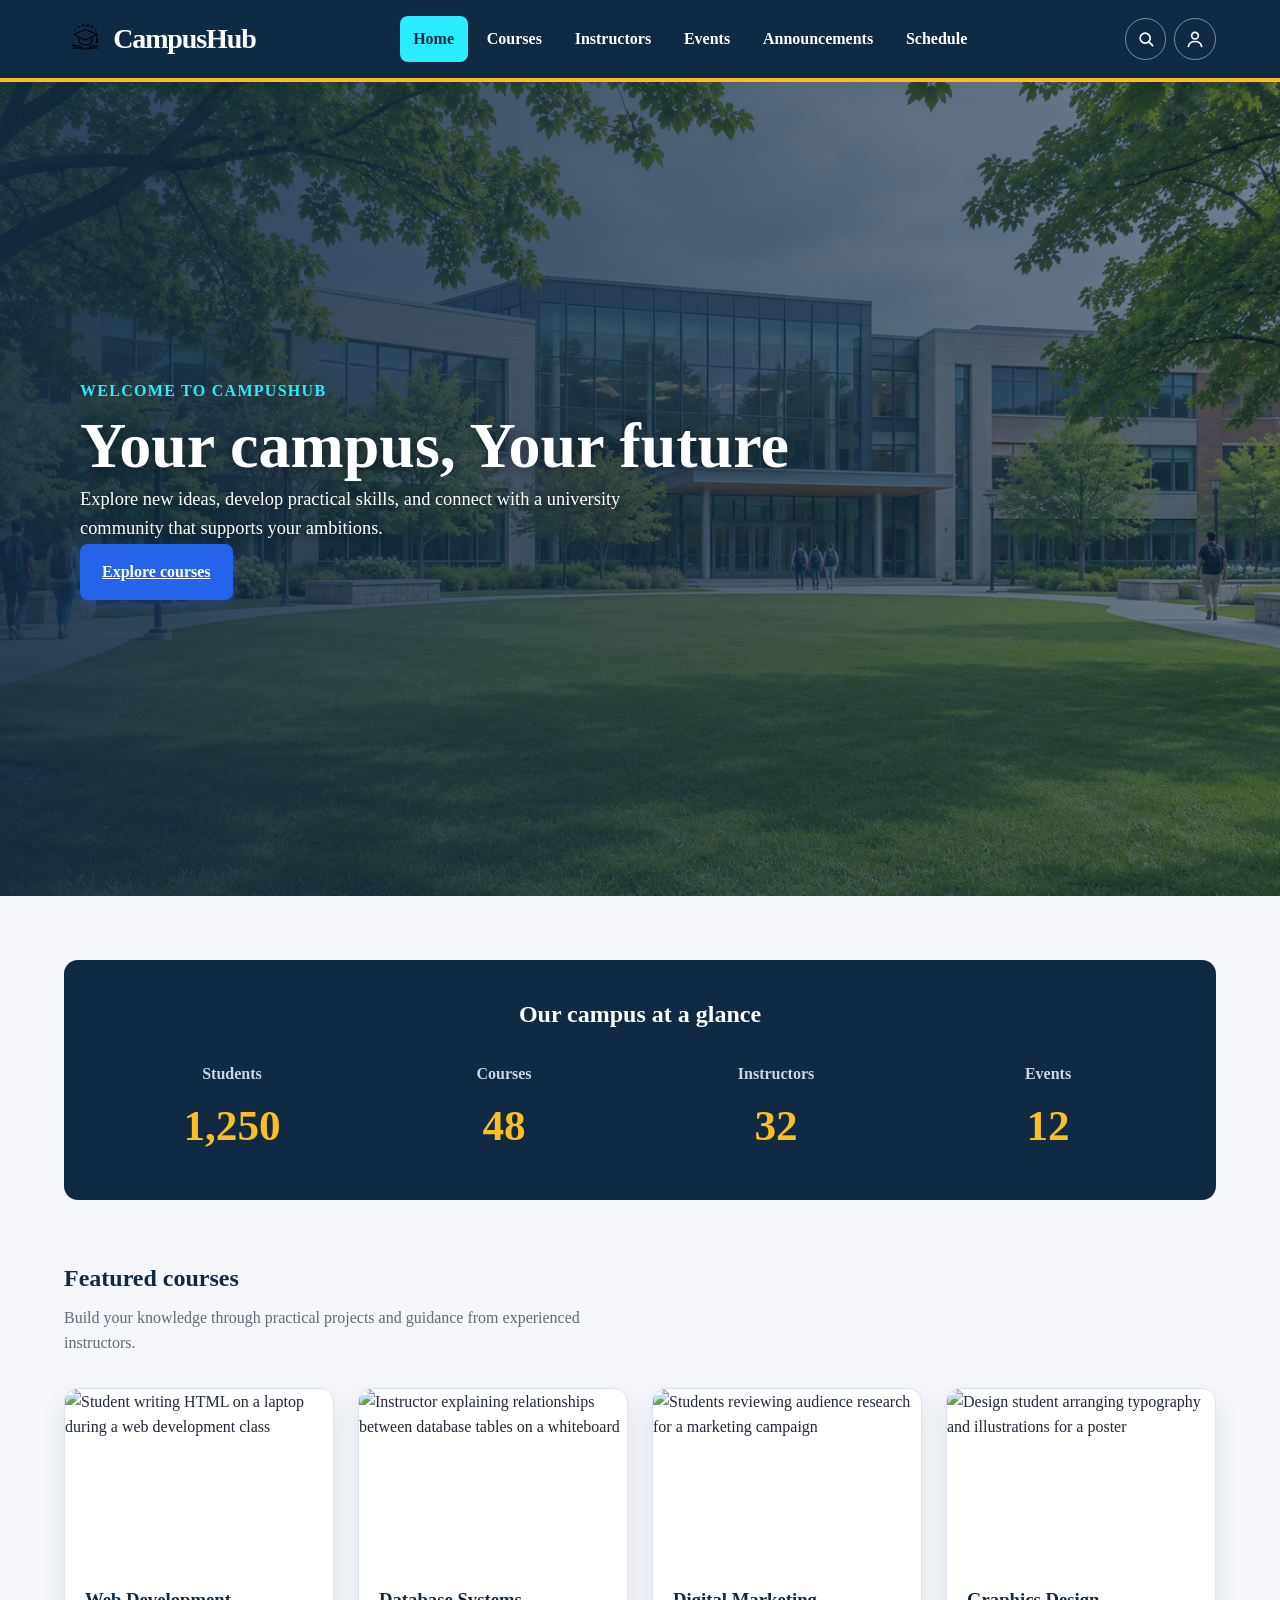
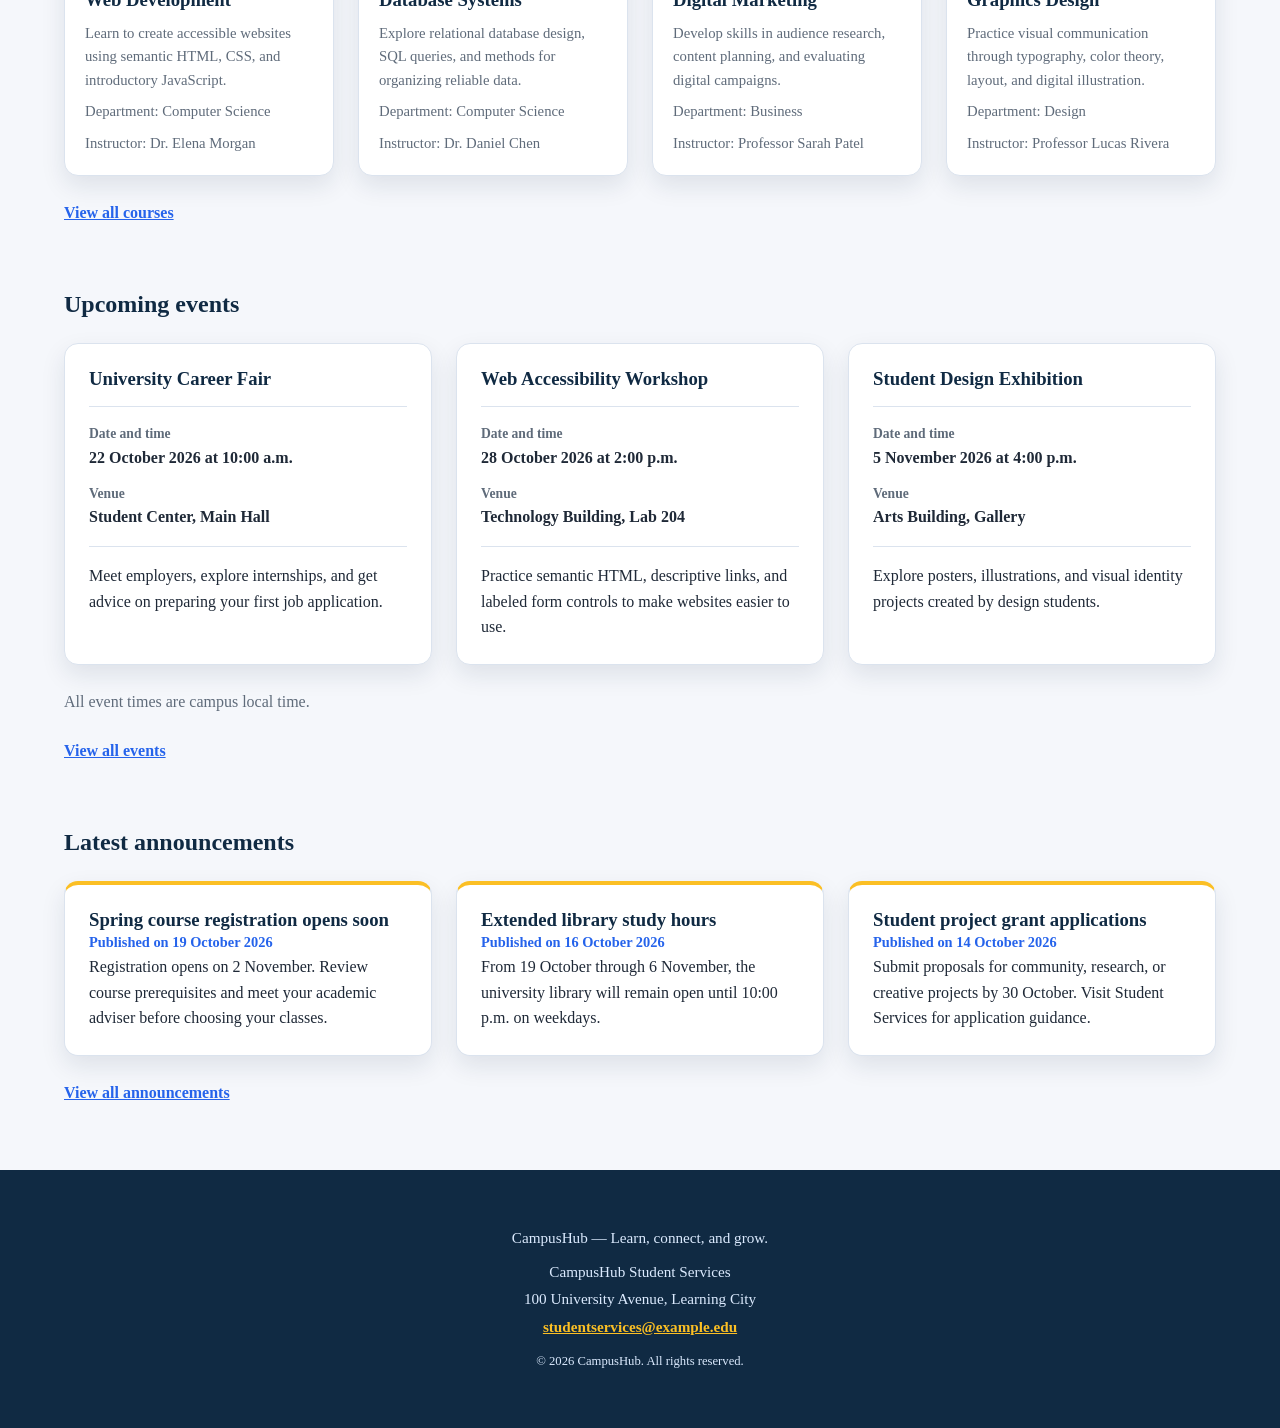
==== index.html @ cae0ba72 "initial commit" ====
<!DOCTYPE html>
<html lang="en">
<head>
  <meta charset="UTF-8">
  <meta name="viewport" content="width=device-width, initial-scale=1.0">
  <meta name="description" content="Explore CampusHub courses, upcoming university events, and campus announcements.">
  <title>CampusHub | University Portal</title>
  <link rel="stylesheet" href="style.css">
</head>
<body>
  <a class="skip-link" href="#main-content">Skip to main content</a>

  <header>
    <a href="index.html" class="brand">
      <img
        src="assets/logo/logo.svg"
        alt=""
      >
      <span>CampusHub</span>
    </a>

    <nav aria-label="Main navigation">
      <ul class="link">
        <li><a href="index.html" aria-current="page">Home</a></li>
        <li><a href="courses.html">Courses</a></li>
        <li><a href="instructors.html">Instructors</a></li>
        <li><a href="events.html">Events</a></li>
        <li><a href="announcements.html">Announcements</a></li>
        <li><a href="schedule.html">Schedule</a></li>
      </ul>
    </nav>

    <div class="header-actions" aria-label="Quick actions">
      <details class="search-panel">
        <summary class="icon-button" aria-label="Toggle CampusHub search" title="Search CampusHub">
          <svg viewBox="0 0 24 24" aria-hidden="true" focusable="false">
            <circle cx="11" cy="11" r="6"></circle>
            <path d="m16 16 4 4"></path>
          </svg>
        </summary>

        <form action="courses.html" method="get" role="search">
          <label class="visually-hidden" for="site-search">Search CampusHub</label>
          <input id="site-search" name="search" type="search" placeholder="Search courses" required>
          <button type="submit">Search</button>
        </form>
      </details>

      <button type="button" class="icon-button" aria-label="Open user account" title="Open user account">
        <svg viewBox="0 0 24 24" aria-hidden="true" focusable="false">
          <circle cx="12" cy="8" r="4"></circle>
          <path d="M4 21c.8-4 3.4-6 8-6s7.2 2 8 6"></path>
        </svg>
      </button>
    </div>
  </header>

  <main id="main-content">
    <section aria-labelledby="hero-heading">
      
      <p style="color: red; font-size: 25px;">Welcome to CampusHub</p>

      <h1 id="hero-heading">Your campus, Your future</h1>
      <p>
        Explore new ideas, develop practical skills, and connect with
        a university community that supports your ambitions.
      </p>
      <p><a href="courses.html" id="hero">Explore courses</a></p>
    </section>

    <section aria-labelledby="statistics-heading">
      <h2 id="statistics-heading">Our campus at a glance</h2>
      <dl>
        <dt>Students</dt>
        <dd>1,250</dd>

        <dt>Courses</dt>
        <dd>48</dd>

        <dt>Instructors</dt>
        <dd>32</dd>

        <dt>Events</dt>
        <dd>12</dd>
      </dl>
    </section>

    <section aria-labelledby="courses-heading">
      <h2 id="courses-heading">Featured courses</h2>
      <p>
        Build your knowledge through practical projects and
        guidance from experienced instructors.
      </p>

      <article>
        <img
          src="images/web-development.jpg"
          alt="Student writing HTML on a laptop during a web development class"
          width="400"
          height="240"
          loading="lazy"
        >
        <h3>Web Development</h3>
        <p>
          Learn to create accessible websites using semantic HTML,
          CSS, and introductory JavaScript.
        </p>
        <p>Department: Computer Science</p>
        <p>Instructor: Dr. Elena Morgan</p>
      </article>

      <article>
        <img
          src="images/database-systems.jpg"
          alt="Instructor explaining relationships between database tables on a whiteboard"
          width="400"
          height="240"
          loading="lazy"
        >
        <h3>Database Systems</h3>
        <p>
          Explore relational database design, SQL queries, and
          methods for organizing reliable data.
        </p>
        <p>Department: Computer Science</p>
        <p>Instructor: Dr. Daniel Chen</p>
      </article>

      <article>
        <img
          src="images/digital-marketing.jpg"
          alt="Students reviewing audience research for a marketing campaign"
          width="400"
          height="240"
          loading="lazy"
        >
        <h3>Digital Marketing</h3>
        <p>
          Develop skills in audience research, content planning,
          and evaluating digital campaigns.
        </p>
        <p>Department: Business</p>
        <p>Instructor: Professor Sarah Patel</p>
      </article>

      <article>
        <img
          src="images/graphics-design.jpg"
          alt="Design student arranging typography and illustrations for a poster"
          width="400"
          height="240"
          loading="lazy"
        >
        <h3>Graphics Design</h3>
        <p>
          Practice visual communication through typography,
          color theory, layout, and digital illustration.
        </p>
        <p>Department: Design</p>
        <p>Instructor: Professor Lucas Rivera</p>
      </article>

      <p><a href="courses.html">View all courses</a></p>
    </section>

    <section aria-labelledby="events-heading">
      <h2 id="events-heading">Upcoming events</h2>

      <article>
        <h3>University Career Fair</h3>
        <dl>
          <dt>Date and time</dt>
          <dd>
            <time datetime="2026-10-22T10:00">
              22 October 2026 at 10:00 a.m.
            </time>
          </dd>
          <dt>Venue</dt>
          <dd>Student Center, Main Hall</dd>
        </dl>
        <p>
          Meet employers, explore internships, and get advice on
          preparing your first job application.
        </p>
      </article>

      <article>
        <h3>Web Accessibility Workshop</h3>
        <dl>
          <dt>Date and time</dt>
          <dd>
            <time datetime="2026-10-28T14:00">
              28 October 2026 at 2:00 p.m.
            </time>
          </dd>
          <dt>Venue</dt>
          <dd>Technology Building, Lab 204</dd>
        </dl>
        <p>
          Practice semantic HTML, descriptive links, and labeled
          form controls to make websites easier to use.
        </p>
      </article>

      <article>
        <h3>Student Design Exhibition</h3>
        <dl>
          <dt>Date and time</dt>
          <dd>
            <time datetime="2026-11-05T16:00">
              5 November 2026 at 4:00 p.m.
            </time>
          </dd>
          <dt>Venue</dt>
          <dd>Arts Building, Gallery</dd>
        </dl>
        <p>
          Explore posters, illustrations, and visual identity
          projects created by design students.
        </p>
      </article>

      <p>All event times are campus local time.</p>
      <p><a href="events.html">View all events</a></p>
    </section>

    <section aria-labelledby="announcements-heading">
      <h2 id="announcements-heading">Latest announcements</h2>

      <article>
        <h3>Spring course registration opens soon</h3>
        <p>
          Published on
          <time datetime="2026-10-19">19 October 2026</time>
        </p>
        <p>
          Registration opens on 2 November. Review course
          prerequisites and meet your academic adviser before
          choosing your classes.
        </p>
      </article>

      <article>
        <h3>Extended library study hours</h3>
        <p>
          Published on
          <time datetime="2026-10-16">16 October 2026</time>
        </p>
        <p>
          From 19 October through 6 November, the university library
          will remain open until 10:00 p.m. on weekdays.
        </p>
      </article>

      <article>
        <h3>Student project grant applications</h3>
        <p>
          Published on
          <time datetime="2026-10-14">14 October 2026</time>
        </p>
        <p>
          Submit proposals for community, research, or creative
          projects by 30 October. Visit Student Services for
          application guidance.
        </p>
      </article>

      <p><a href="announcements.html">View all announcements</a></p>
    </section>
  </main>

  <footer>
    <p>CampusHub — Learn, connect, and grow.</p>
    <address>
      CampusHub Student Services<br>
      100 University Avenue, Learning City<br>
      <a href="mailto:studentservices@example.edu">
        studentservices@example.edu
      </a>
    </address>
    <p><small>&copy; 2026 CampusHub. All rights reserved.</small></p>
  </footer>
</body>
</html>
---- style.css ----
/* ---------- Design tokens and box model ---------- */
:root {
  --navy: #102a43;
  --blue: #2563eb;
  --blue-dark: #1d4ed8;
  --lightblue: #2aecfe;
  --gold: #fbbf24;
  --ink: #1f2937;
  --muted: #5f6b7a;
  --surface: #ffffff;
  --page: #f5f7fb;
  --line: #dbe3ee;
  --radius: 14px;
  --shadow: 0 10px 25px rgba(16, 42, 67, 0.1);
}

* {
  box-sizing: border-box;
  padding: 0;
  margin: 0;
}

body {
  background: var(--page);
  color: var(--ink);
  line-height: 1.6;
}

.skip-link {
  position: absolute;
  z-index: 10;
  top: 0;
  left: 0;
  padding: 0.65rem 1rem;
  color: var(--navy);
  background: #ffffff;
  transform: translateY(-120%);
}

.skip-link:focus {
  transform: translateY(0);
}

/* ---------- Shared header and navigation ---------- */
body > header {
  display: flex;
  align-items: center;
  justify-content: space-between;
  gap: 2rem;
  padding: 1rem max(5vw, 2rem);
  background: var(--navy);
  border-bottom: 4px solid var(--gold);
}

body > header > a {
  color: #ffffff;
  font-size: 1.75rem;
  font-weight: 800;
  letter-spacing: -0.04em;
  text-decoration: none;
}

body > header > .brand {
  display: inline-flex;
  align-items: center;
  gap: 0.45rem;
  color: #ffffff;
  font-size: 1.75rem;
  font-weight: 800;
  letter-spacing: -0.04em;
  text-decoration: none;
}

body > header > .brand img {
  width: 42px;
  height: 42px;
  object-fit: contain;
}

body > header > a img {
  display: block;
  width: 42px;
  max-width: 100%;
  height: auto;
}

body > header nav .link {
  display: flex;
  flex-wrap: wrap;
  justify-content: flex-end;
  gap: 0.35rem;
  margin: 0;
  padding: 0;
  list-style: none;
}

body > header nav .link a {
  display: block;
  padding: 0.65rem 0.85rem;
  color: #ffffff;
  font-size: 1rem;
  font-weight: 600;
  border-radius: 8px;
  text-decoration: none;
}

body > header nav .link a:hover,
body > header nav .link a:focus-visible,
body > header nav .link a[aria-current="page"] {
  color: var(--navy);
  background: var(--lightblue);
  outline: none;
}

/* Header search and account icon buttons */
.header-actions {
  display: flex;
  align-items: center;
  gap: 0.5rem;
}

.search-panel {
  display: flex;
  align-items: center;
}

.search-panel summary {
  list-style: none;
}

.search-panel summary::-webkit-details-marker {
  display: none;
}

/* When open, the search icon becomes a close control. */
.search-panel[open] summary svg {
  display: none;
}

.search-panel[open] summary::before {
  content: "×";
  font-size: 1.8rem;
  font-weight: 300;
  line-height: 1;
}

.icon-button {
  display: grid;
  width: 2.6rem;
  height: 2.6rem;
  padding: 0;
  color: #ffffff;
  background: transparent;
  border: 1px solid rgba(255, 255, 255, 0.45);
  border-radius: 50%;
  cursor: pointer;
  place-items: center;
}

.icon-button svg {
  width: 1.25rem;
  height: 1.25rem;
  fill: none;
  stroke: currentColor;
  stroke-linecap: round;
  stroke-linejoin: round;
  stroke-width: 2;
}

.icon-button:hover,
.icon-button:focus-visible {
  color: var(--navy);
  background: var(--lightblue);
  border-color: var(--lightblue);
  outline: 3px solid rgba(50, 238, 255, 0.55);
  outline-offset: 3px;
}

/* The native details element expands an in-header search box without JavaScript. */
.search-panel form {
  display: flex;
  gap: 0.5rem;
  width: min(19rem, 42vw);
  margin-left: 0.5rem;
  padding: 0.35rem;
  background: rgba(255, 255, 255, 0.12);
  border: 1px solid rgba(255, 255, 255, 0.45);
  border-radius: 8px;
}

.search-panel input {
  min-width: 0;
  flex: 1;
  padding: 0.6rem 0.75rem;
  color: var(--ink);
  font: inherit;
  border: 1px solid var(--line);
  border-radius: 6px;
}

.search-panel form button {
  padding: 0.6rem 0.8rem;
  color: #ffffff;
  font: inherit;
  font-weight: 700;
  background: var(--blue);
  border: 0;
  border-radius: 6px;
  cursor: pointer;
}

.search-panel input:focus-visible,
.search-panel form button:focus-visible {
  outline: 3px solid rgba(244, 185, 66, 0.75);
  outline-offset: 2px;
}

.visually-hidden {
  position: absolute;
  width: 1px;
  height: 1px;
  padding: 0;
  margin: -1px;
  overflow: hidden;
  clip: rect(0, 0, 0, 0);
  white-space: nowrap;
  border: 0;
}

/* ---------- Main page width and shared heading styles ---------- */
#main-content {
  max-width: 1200px;
  margin: 0 auto;
  padding: 0 1.5rem 4rem;
}

#main-content > section {
  margin-top: 4rem;
}

#main-content h1,
#main-content h2,
#main-content h3 {
  color: var(--navy);
  line-height: 1.2;
}

#main-content p {
  color: var(--ink);
  font-size: 1rem;
}

/* ---------- Hero ---------- */
#main-content > section[aria-labelledby="hero-heading"] {
  display: flex;
  flex-direction: column;
  justify-content: center;
  width: 100vw;
  min-height: calc(100vh - 86px);
  margin-top: 0;
  margin-left: calc(50% - 50vw);
  padding: 5rem;
  background:
    linear-gradient(90deg, rgba(16, 42, 67, 0.88), rgba(16, 42, 67, 0.58)),
    url("assets/images/courses/campus-hero.png") center / cover no-repeat;
}

#main-content > section[aria-labelledby="hero-heading"] > p:first-child {
  margin: 0;
  color: var(--lightblue) !important;
  font-size: 1rem !important;
  font-weight: 800;
  letter-spacing: 0.08em;
  text-transform: uppercase;
}

#hero-heading {
  margin: 0.25rem 0 0;
  color: #ffffff !important;
  font-size: clamp(2.5rem, 5vw, 4.5rem);
  text-shadow: 0 2px 12px rgba(0, 0, 0, 0.45);
}

#hero-heading + p {
  max-width: 60ch;
  margin: 0;
  color: #ffffff !important;
  font-size: 1.15rem;
  text-shadow: 0 2px 8px rgba(0, 0, 0, 0.45);
}

#hero {
  display: inline-block;
  padding: 0.85rem 1.25rem;
  color: #ffffff;
  background: var(--blue);
  font-size: 1rem;
  font-weight: 700;
  border: 2px solid var(--blue);
  border-radius: 8px;
  box-shadow: 0 6px 14px rgba(37, 99, 235, 0.24);
}

#hero:hover,
#hero:focus-visible {
  background: var(--blue-dark);
  border-color: var(--blue-dark);
  outline: 3px solid rgba(244, 185, 66, 0.75);
  outline-offset: 3px;
}

/* ---------- Campus statistics ---------- */
#main-content > section[aria-labelledby="statistics-heading"] {
  padding: 2.5rem;
  background: var(--navy);
  border-radius: var(--radius);
}

#statistics-heading {
  margin-top: 0;
  color: #ffffff !important;
  text-align: center;
}

#main-content > section[aria-labelledby="statistics-heading"] dl {
  display: grid;
  grid-auto-flow: column;
  grid-template-rows: auto auto;
  grid-auto-columns: 1fr;
  gap: 0.25rem 1rem;
  margin: 2rem 0 0;
  text-align: center;
}

#main-content > section[aria-labelledby="statistics-heading"] dt {
  color: #cbd5e1;
  font-weight: 600;
}

#main-content > section[aria-labelledby="statistics-heading"] dd {
  margin: 0;
  color: var(--gold);
  font-size: clamp(1.8rem, 4vw, 2.7rem);
  font-weight: 800;
}

/* ---------- Featured course cards ---------- */
#main-content > section[aria-labelledby="courses-heading"] {
  display: grid;
  grid-template-columns: repeat(4, minmax(0, 1fr));
  gap: 1.5rem;
}

#courses-heading,
#courses-heading + p,
#main-content > section[aria-labelledby="courses-heading"] > p:last-child {
  grid-column: 1 / -1;
}

#courses-heading {
  margin: 0;
}

#courses-heading + p {
  margin: -0.75rem 0 0.5rem;
  color: var(--muted);
  max-width: 65ch;
}

#main-content > section[aria-labelledby="courses-heading"] article,
#main-content > section[aria-labelledby="events-heading"] article,
#main-content > section[aria-labelledby="announcements-heading"] article {
  overflow: hidden;
  background: var(--surface);
  border: 1px solid var(--line);
  border-radius: var(--radius);
  box-shadow: var(--shadow);
}

#main-content > section[aria-labelledby="courses-heading"] article {
  padding-bottom: 1.25rem;
}

#main-content > section[aria-labelledby="courses-heading"] article img {
  display: block;
  width: 100%;
  height: 180px;
  object-fit: cover;
}

#main-content > section[aria-labelledby="courses-heading"] article h3,
#main-content > section[aria-labelledby="courses-heading"] article p {
  margin-right: 1.25rem;
  margin-left: 1.25rem;
}

#main-content > section[aria-labelledby="courses-heading"] article h3 {
  margin-top: 1.25rem;
  margin-bottom: 0.65rem;
}

#main-content > section[aria-labelledby="courses-heading"] article p {
  margin-top: 0.5rem;
  color: var(--muted);
  font-size: 0.92rem;
}

#main-content > section[aria-labelledby="courses-heading"] > p:last-child a,
#main-content > section[aria-labelledby="events-heading"] > p:last-child a,
#main-content > section[aria-labelledby="announcements-heading"] > p:last-child a {
  color: var(--blue);
  font-size: 1rem;
  font-weight: 700;
}

/* ---------- Upcoming events ---------- */
#main-content > section[aria-labelledby="events-heading"],
#main-content > section[aria-labelledby="announcements-heading"] {
  display: grid;
  grid-template-columns: repeat(3, minmax(0, 1fr));
  gap: 1.5rem;
}

#events-heading,
#announcements-heading,
#main-content > section[aria-labelledby="events-heading"] > p,
#main-content > section[aria-labelledby="announcements-heading"] > p:last-child {
  grid-column: 1 / -1;
}

#events-heading,
#announcements-heading {
  margin: 0;
}

#main-content > section[aria-labelledby="events-heading"] article,
#main-content > section[aria-labelledby="announcements-heading"] article {
  padding: 1.5rem;
}

#main-content > section[aria-labelledby="events-heading"] article h3,
#main-content > section[aria-labelledby="announcements-heading"] article h3 {
  margin-top: 0;
}

#main-content > section[aria-labelledby="events-heading"] dl {
  margin: 1rem 0;
  padding: 1rem 0;
  border-top: 1px solid var(--line);
  border-bottom: 1px solid var(--line);
}

#main-content > section[aria-labelledby="events-heading"] dt {
  color: var(--muted);
  font-size: 0.85rem;
  font-weight: 700;
}

#main-content > section[aria-labelledby="events-heading"] dd {
  margin: 0 0 0.75rem;
  font-weight: 600;
}

#main-content > section[aria-labelledby="events-heading"] dd:last-child {
  margin-bottom: 0;
}

#main-content > section[aria-labelledby="events-heading"] > p {
  margin: 0;
  color: var(--muted);
}

/* ---------- Latest announcements ---------- */
#main-content > section[aria-labelledby="announcements-heading"] article {
  border-top: 4px solid var(--gold);
}

#main-content > section[aria-labelledby="announcements-heading"] article p:first-of-type {
  color: var(--blue);
  font-size: 0.9rem;
  font-weight: 700;
}

/* ---------- Shared footer ---------- */
footer {
  padding: 3rem max(5vw, 2rem);
  color: #dbeafe;
  background: var(--navy);
  text-align: center;
}

footer p,
footer address {
  margin: 0.5rem auto;
  color: #dbeafe;
  font-size: 0.95rem;
}

footer address {
  font-style: normal;
  line-height: 1.8;
}

footer a {
  color: var(--gold);
  font-size: inherit;
  font-weight: 700;
}

footer a:hover,
footer a:focus-visible {
  color: #ffffff;
}

/* ---------- Courses page ---------- */
#main-content > .courses-hero {
  display: flex;
  flex-direction: column;
  align-items: center;
  justify-content: center;
  width: 100vw;
  height: 400px;
  margin-left: calc(50% - 50vw);
  padding: max(5vw, 2rem);
  color: #ffffff;
  text-align: center;
  background:
    linear-gradient(90deg, rgba(16, 42, 67, 0.9), rgba(16, 42, 67, 0.46)),
    url("assets/images/courses/campus-hero.png") center / cover no-repeat;
}

#main-content > .courses-hero h1 {
  max-width: 18ch;
  margin-bottom: 0.75rem;
  font-size: clamp(2.2rem, 5vw, 4rem);
  line-height: 1.1;
  color: #dbeafe;
}

#main-content > .courses-hero p {
  max-width: 100ch;
  margin: 0;
  color: #dbeafe;
  font-size: 1.1rem;
}

#main-content > section[aria-labelledby="filters-heading"] {
  width: 100vw;
  max-width: none;
  margin: 0 calc(50% - 50vw) 2rem;
  padding: 1.5rem max(5vw, 2rem);
  background: var(--page);
}

#filters-heading {
  margin-bottom: 0.35rem;
}

#main-content > section[aria-labelledby="filters-heading"] form {
  display: flex;
  flex-wrap: wrap;
  gap: 1rem;
  align-items: end;
}

#main-content > section[aria-labelledby="filters-heading"] form > p {
  flex: 1 1 220px;
  margin: 0;
}

.course-search-field {
  position: relative;
}

.course-search-field::before {
  position: absolute;
  z-index: 1;
  top: 50%;
  left: 0.9rem;
  color: var(--muted);
  content: "⌕";
  font-size: 1.6rem;
  line-height: 1;
  pointer-events: none;
  transform: translateY(-50%);
}

#main-content > section[aria-labelledby="filters-heading"] label {
  display: block;
  margin-bottom: 0.4rem;
  color: var(--navy);
  font-weight: 700;
}

#course-search,
#department,
#level {
  width: 100%;
  min-height: 2.85rem;
  padding: 0.7rem 0.8rem;
  color: var(--ink);
  font: inherit;
  background: var(--page);
  border: 1px solid var(--line);
  border-radius: 8px;
}

#course-search {
  padding-left: 2.75rem;
}

#course-search:focus-visible,
#department:focus-visible,
#level:focus-visible {
  outline: 3px solid color-mix(in srgb, var(--lightblue) 65%, transparent);
  outline-offset: 2px;
}

#main-content > nav[aria-label="Course categories"] {
  max-width: 1180px;
  margin: 2rem auto;
  padding: 0 max(5vw, 2rem);
}

#main-content > nav[aria-label="Course categories"] h2 {
  margin-bottom: 0.85rem;
}

#main-content > nav[aria-label="Course categories"] ul {
  display: flex;
  flex-wrap: wrap;
  justify-content: center;
  gap: 0.65rem;
  padding: 0;
  list-style: none;
}

#main-content > nav[aria-label="Course categories"] a {
  display: block;
  padding: 0.55rem 0.9rem;
  color: var(--blue-dark);
  font-weight: 700;
  text-decoration: none;
  background: var(--surface);
  border: 1px solid var(--blue);
  border-radius: 999px;
}

#main-content > nav[aria-label="Course categories"] a:hover,
#main-content > nav[aria-label="Course categories"] a:focus-visible {
  color: #ffffff;
  background: var(--blue);
  outline: none;
}

#course-catalog {
  display: flex;
  flex-wrap: wrap;
  gap: 1.25rem;
  max-width: 1180px;
  margin: 2rem auto 4rem;
  padding: 0 max(5vw, 2rem);
}

#course-catalog > h2 {
  flex: 0 0 100%;
  max-width: 100%;
  margin-bottom: 0.4rem;
}

#course-catalog > h2 + p {
  flex: 0 0 100%;
  max-width: 100%;
  margin-bottom: 2rem;
  color: var(--muted);
}

#course-catalog > section {
  display: contents;
}

#course-catalog > section > h3 {
  position: absolute;
  width: 1px;
  height: 1px;
  padding: 0;
  margin: -1px;
  overflow: hidden;
  clip: rect(0, 0, 0, 0);
  white-space: nowrap;
  border: 0;
}

#course-catalog > section > article {
  display: flex;
  flex: 0 0 calc((100% - 2.5rem) / 3);
  flex-direction: column;
  max-width: calc((100% - 2.5rem) / 3);
  overflow: hidden;
  background: var(--surface);
  border: 1px solid var(--line);
  border-radius: var(--radius);
  box-shadow: var(--shadow);
}

#course-catalog article img {
  width: 100%;
  height: 160px;
  object-fit: cover;
  background: #dbeafe;
}

#course-catalog article h4,
#course-catalog article dl,
#course-catalog article > p,
#course-catalog article details {
  margin-right: 1.15rem;
  margin-left: 1.15rem;
}

#course-catalog article h4 {
  margin-top: 1.15rem;
  color: var(--navy);
  font-size: 1.2rem;
}

#course-catalog article dl {
  display: grid;
  grid-template-columns: auto 1fr;
  gap: 0.25rem 0.6rem;
  margin-top: 0.85rem;
}

#course-catalog article dt {
  color: var(--muted);
  font-weight: 700;
}

#course-catalog article dd {
  margin: 0;
}

#course-catalog article > p {
  margin-top: 1.15rem;
  margin-bottom: 1rem;
}

#course-catalog article > p a {
  display: inline-block;
  padding: 0.55rem 0.8rem;
  color: #ffffff;
  font-weight: 700;
  text-decoration: none;
  background: var(--blue);
  border-radius: 8px;
}

#course-catalog article > p a:hover,
#course-catalog article > p a:focus-visible {
  background: var(--blue-dark);
  outline: 3px solid color-mix(in srgb, var(--lightblue) 65%, transparent);
  outline-offset: 2px;
}

#course-catalog article details {
  margin-top: auto;
  margin-bottom: 1.15rem;
  padding-top: 0.85rem;
  border-top: 1px solid var(--line);
}

#course-catalog article summary {
  color: var(--blue-dark);
  font-weight: 700;
  cursor: pointer;
}

#course-catalog article details p {
  margin-top: 0.7rem;
  color: var(--muted);
  font-size: 0.95rem;
}

@media (max-width: 850px) {
  #course-catalog > section > article {
    flex-basis: calc((100% - 1.25rem) / 2);
    max-width: calc((100% - 1.25rem) / 2);
  }
}

@media (max-width: 560px) {
  #main-content > .courses-hero {
    height: 320px;
  }

  #course-catalog > section > article {
    flex-basis: 100%;
    max-width: 100%;
  }
}

/* ---------- Responsive layouts ---------- */
@media (max-width: 1000px) {
  #main-content > section[aria-labelledby="courses-heading"] {
    grid-template-columns: repeat(2, minmax(0, 1fr));
  }
}

@media (max-width: 760px) {
  body > header {
    flex-direction: column;
    align-items: flex-start;
  }

  body > header nav .link {
    justify-content: flex-start;
  }

  .header-actions {
    align-self: flex-end;
  }

  .search-panel form {
    width: min(19rem, 58vw);
  }

  #main-content > section[aria-labelledby="hero-heading"] {
    min-height: 400px;
    padding: 3rem;
  }

  #main-content > section[aria-labelledby="events-heading"],
  #main-content > section[aria-labelledby="announcements-heading"] {
    grid-template-columns: 1fr;
  }
}

@media (max-width: 560px) {
  #main-content {
    padding-right: 1rem;
    padding-left: 1rem;
  }

  body > header {
    padding-right: 1rem;
    padding-left: 1rem;
  }

  #main-content > section[aria-labelledby="statistics-heading"] {
    padding: 1.5rem 1rem;
  }

  #main-content > section[aria-labelledby="statistics-heading"] dl {
    grid-auto-flow: row;
    grid-template-columns: repeat(2, 1fr);
    grid-template-rows: none;
  }

  #main-content > section[aria-labelledby="courses-heading"] {
    grid-template-columns: 1fr;
  }

  body > header nav .link {
    gap: 0.2rem;
  }

  body > header nav .link a {
    padding: 0.5rem 0.6rem;
    font-size: 0.9rem;
  }
}
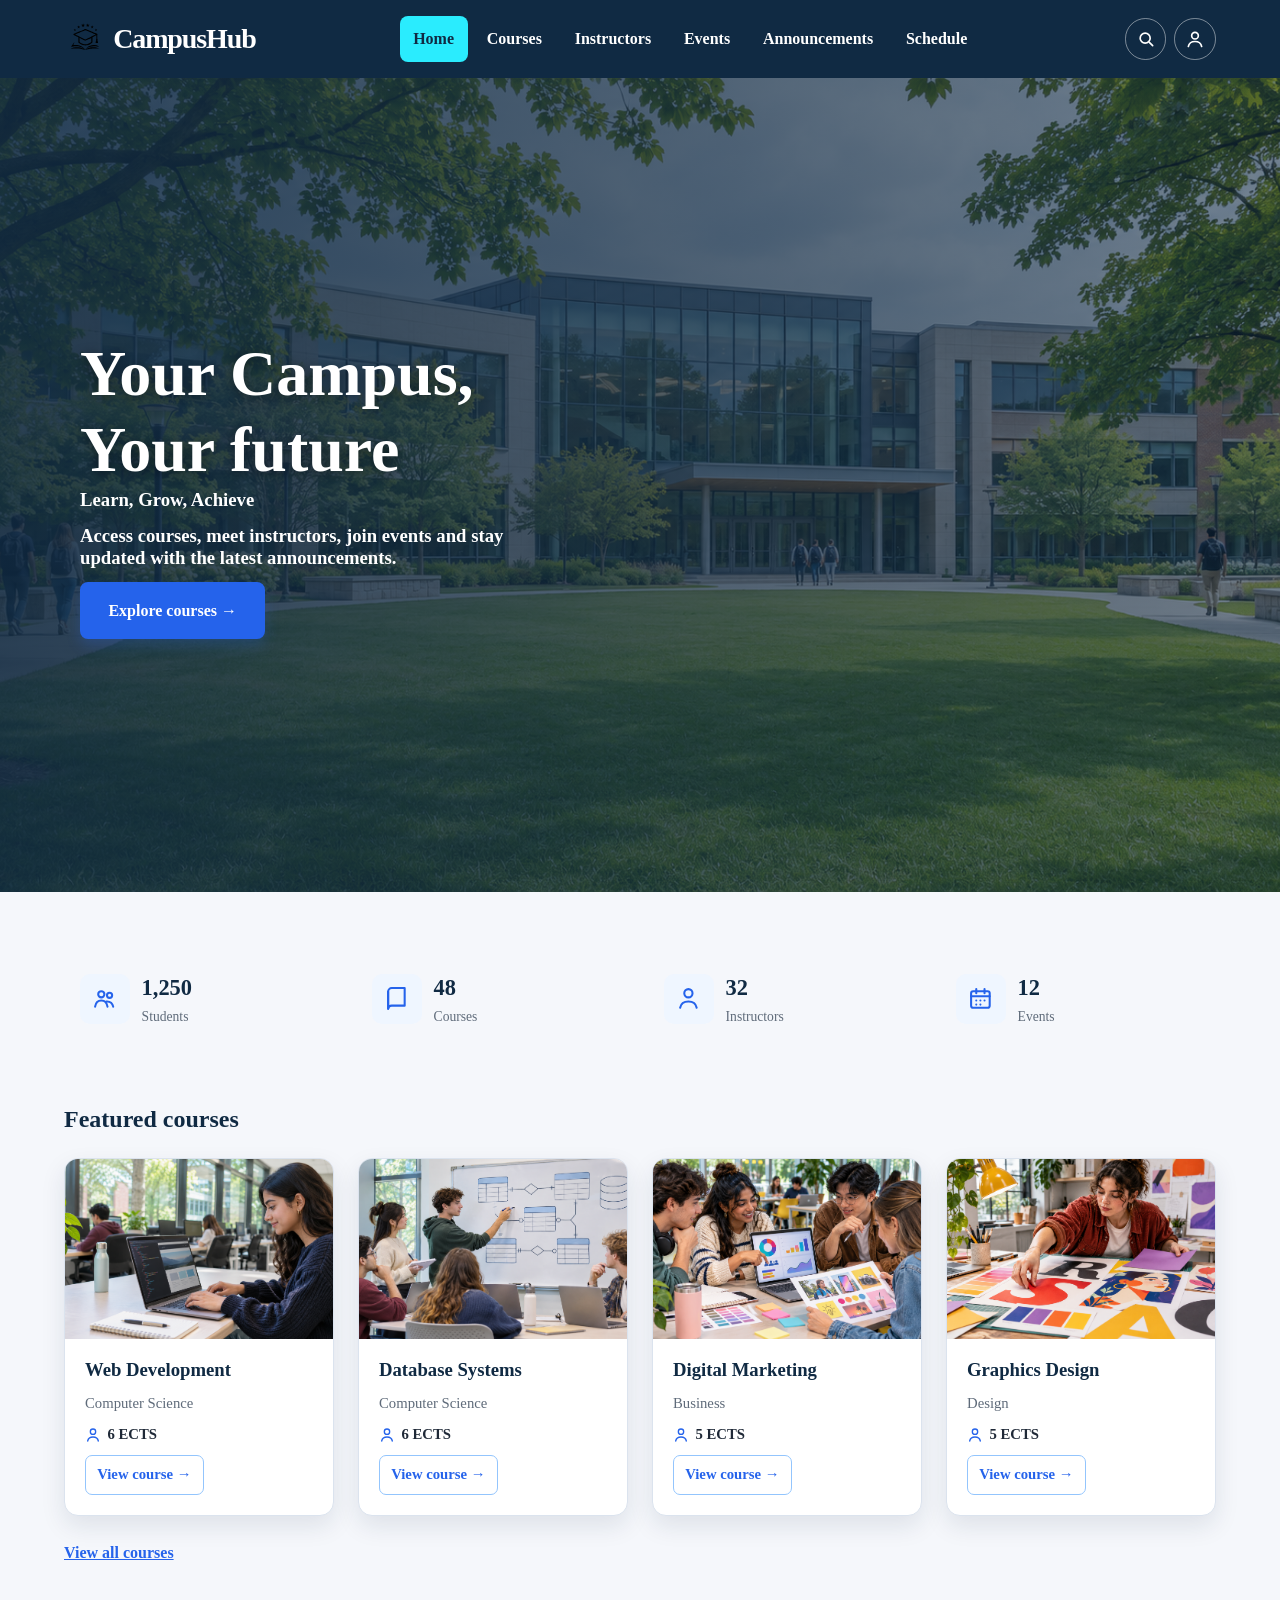
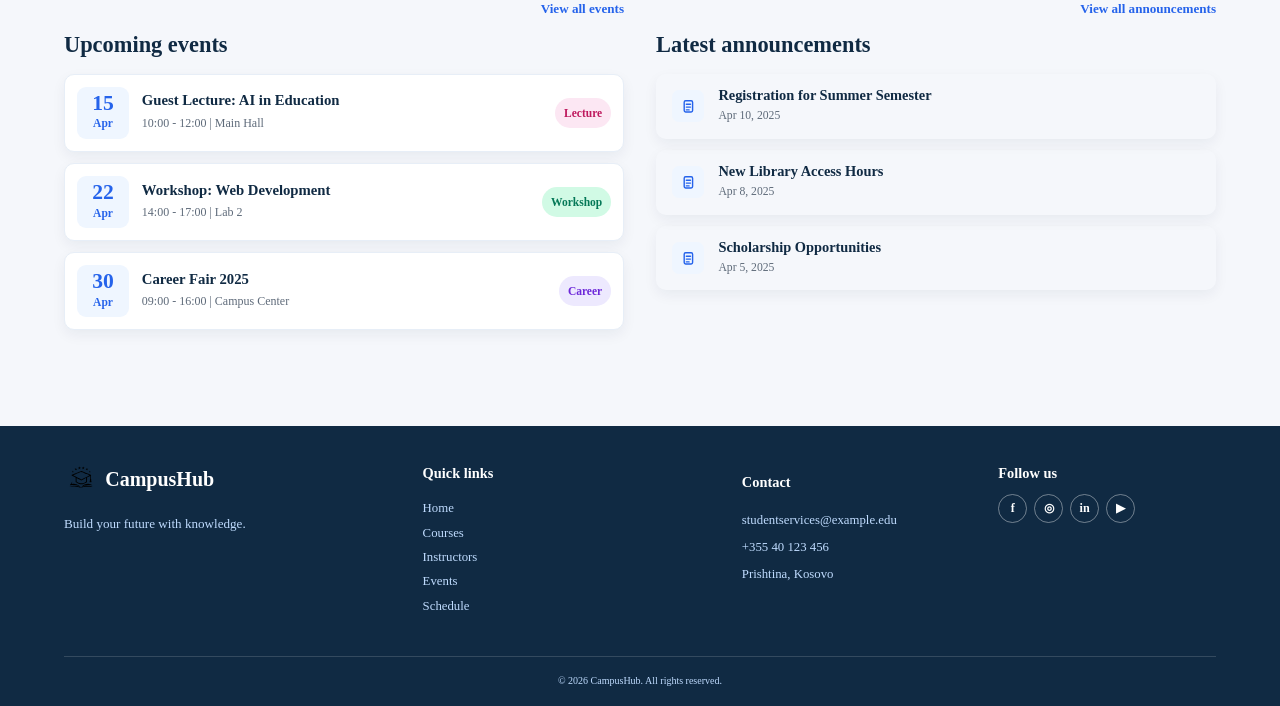
==== commit 331e79ed: "home, about done" ====
--- a/index.html
+++ b/index.html
@@ -58,181 +58,146 @@
   <main id="main-content">
     <section aria-labelledby="hero-heading">
       
-      <p style="color: red; font-size: 25px;">Welcome to CampusHub</p>
-
-      <h1 id="hero-heading">Your campus, Your future</h1>
-      <p>
-        Explore new ideas, develop practical skills, and connect with
-        a university community that supports your ambitions.
-      </p>
-      <p><a href="courses.html" id="hero">Explore courses</a></p>
-    </section>
-
-    <section aria-labelledby="statistics-heading">
-      <h2 id="statistics-heading">Our campus at a glance</h2>
-      <dl>
-        <dt>Students</dt>
-        <dd>1,250</dd>
-
-        <dt>Courses</dt>
-        <dd>48</dd>
-
-        <dt>Instructors</dt>
-        <dd>32</dd>
-
-        <dt>Events</dt>
-        <dd>12</dd>
+
+      <h1 id="hero-heading">Your Campus, Your future</h1>
+
+      <h3 class="hero-h3">Learn, Grow, Achieve</h3>
+      <h3 class="hero-h3-1">
+        Access courses, meet instructors, join events and stay updated with the latest announcements.
+      </h3>
+      <p><a href="courses.html" id="hero">Explore courses &rarr;</a></p>
+    </section>
+
+    <section class="campus-statistics" aria-label="Campus statistics">
+      <dl class="statistics-list">
+        <div class="statistic-item">
+          <span class="statistic-icon" aria-hidden="true">
+            <svg viewBox="0 0 24 24"><circle cx="9" cy="8" r="3"></circle><circle cx="17" cy="9" r="2.5"></circle><path d="M3 20c.6-4 2.7-6 6-6s5.4 2 6 6"></path><path d="M14 15c3.8-.2 5.8 1.6 6.5 5"></path></svg>
+          </span>
+          <dt>Students</dt>
+          <dd>1,250</dd>
+        </div>
+
+        <div class="statistic-item">
+          <span class="statistic-icon" aria-hidden="true">
+            <svg viewBox="0 0 24 24"><path d="M4 5.5A3.5 3.5 0 0 1 7.5 2H20v17H7.5A3.5 3.5 0 0 0 4 22z"></path><path d="M4 5.5V22"></path></svg>
+          </span>
+          <dt>Courses</dt>
+          <dd>48</dd>
+        </div>
+
+        <div class="statistic-item">
+          <span class="statistic-icon" aria-hidden="true">
+            <svg viewBox="0 0 24 24"><circle cx="12" cy="7" r="4"></circle><path d="M4 21c.8-4 3.4-6 8-6s7.2 2 8 6"></path></svg>
+          </span>
+          <dt>Instructors</dt>
+          <dd>32</dd>
+        </div>
+
+        <div class="statistic-item">
+          <span class="statistic-icon" aria-hidden="true">
+            <svg viewBox="0 0 24 24"><rect x="3" y="5" width="18" height="16" rx="2"></rect><path d="M8 3v4M16 3v4M3 10h18"></path><path d="M8 14h.01M12 14h.01M16 14h.01M8 18h.01M12 18h.01"></path></svg>
+          </span>
+          <dt>Events</dt>
+          <dd>12</dd>
+        </div>
       </dl>
     </section>
 
     <section aria-labelledby="courses-heading">
       <h2 id="courses-heading">Featured courses</h2>
-      <p>
-        Build your knowledge through practical projects and
-        guidance from experienced instructors.
-      </p>
-
-      <article>
-        <img
-          src="images/web-development.jpg"
+
+      <article>
+        <img
+          src="assets/images/courses/web-development.png"
           alt="Student writing HTML on a laptop during a web development class"
           width="400"
           height="240"
           loading="lazy"
         >
         <h3>Web Development</h3>
-        <p>
-          Learn to create accessible websites using semantic HTML,
-          CSS, and introductory JavaScript.
-        </p>
-        <p>Department: Computer Science</p>
-        <p>Instructor: Dr. Elena Morgan</p>
-      </article>
-
-      <article>
-        <img
-          src="images/database-systems.jpg"
+        <p class="course-department">Computer Science</p>
+        <p class="course-credits"><svg aria-hidden="true" viewBox="0 0 24 24"><circle cx="12" cy="7" r="4"></circle><path d="M4 21c.8-4 3.4-6 8-6s7.2 2 8 6"></path></svg>6 ECTS</p>
+        <p class="course-action"><a href="courses.html#web-development-details">View course &rarr;</a></p>
+      </article>
+
+      <article>
+        <img
+          src="assets/images/courses/database-systems.png"
           alt="Instructor explaining relationships between database tables on a whiteboard"
           width="400"
           height="240"
           loading="lazy"
         >
         <h3>Database Systems</h3>
-        <p>
-          Explore relational database design, SQL queries, and
-          methods for organizing reliable data.
-        </p>
-        <p>Department: Computer Science</p>
-        <p>Instructor: Dr. Daniel Chen</p>
-      </article>
-
-      <article>
-        <img
-          src="images/digital-marketing.jpg"
+        <p class="course-department">Computer Science</p>
+        <p class="course-credits"><svg aria-hidden="true" viewBox="0 0 24 24"><circle cx="12" cy="7" r="4"></circle><path d="M4 21c.8-4 3.4-6 8-6s7.2 2 8 6"></path></svg>6 ECTS</p>
+        <p class="course-action"><a href="courses.html#database-systems-details">View course &rarr;</a></p>
+      </article>
+
+      <article>
+        <img
+          src="assets/images/courses/digital-marketing.png"
           alt="Students reviewing audience research for a marketing campaign"
           width="400"
           height="240"
           loading="lazy"
         >
         <h3>Digital Marketing</h3>
-        <p>
-          Develop skills in audience research, content planning,
-          and evaluating digital campaigns.
-        </p>
-        <p>Department: Business</p>
-        <p>Instructor: Professor Sarah Patel</p>
-      </article>
-
-      <article>
-        <img
-          src="images/graphics-design.jpg"
+        <p class="course-department">Business</p>
+        <p class="course-credits"><svg aria-hidden="true" viewBox="0 0 24 24"><circle cx="12" cy="7" r="4"></circle><path d="M4 21c.8-4 3.4-6 8-6s7.2 2 8 6"></path></svg>5 ECTS</p>
+        <p class="course-action"><a href="courses.html#digital-marketing-details">View course &rarr;</a></p>
+      </article>
+
+      <article>
+        <img
+          src="assets/images/courses/graphic-design.png"
           alt="Design student arranging typography and illustrations for a poster"
           width="400"
           height="240"
           loading="lazy"
         >
         <h3>Graphics Design</h3>
-        <p>
-          Practice visual communication through typography,
-          color theory, layout, and digital illustration.
-        </p>
-        <p>Department: Design</p>
-        <p>Instructor: Professor Lucas Rivera</p>
+        <p class="course-department">Design</p>
+        <p class="course-credits"><svg aria-hidden="true" viewBox="0 0 24 24"><circle cx="12" cy="7" r="4"></circle><path d="M4 21c.8-4 3.4-6 8-6s7.2 2 8 6"></path></svg>5 ECTS</p>
+        <p class="course-action"><a href="courses.html#graphic-design-details">View course &rarr;</a></p>
       </article>
 
       <p><a href="courses.html">View all courses</a></p>
     </section>
 
-    <section aria-labelledby="events-heading">
+    <div class="home-updates">
+    <section class="home-events" aria-labelledby="events-heading">
       <h2 id="events-heading">Upcoming events</h2>
 
-      <article>
-        <h3>University Career Fair</h3>
-        <dl>
-          <dt>Date and time</dt>
-          <dd>
-            <time datetime="2026-10-22T10:00">
-              22 October 2026 at 10:00 a.m.
-            </time>
-          </dd>
-          <dt>Venue</dt>
-          <dd>Student Center, Main Hall</dd>
-        </dl>
-        <p>
-          Meet employers, explore internships, and get advice on
-          preparing your first job application.
-        </p>
-      </article>
-
-      <article>
-        <h3>Web Accessibility Workshop</h3>
-        <dl>
-          <dt>Date and time</dt>
-          <dd>
-            <time datetime="2026-10-28T14:00">
-              28 October 2026 at 2:00 p.m.
-            </time>
-          </dd>
-          <dt>Venue</dt>
-          <dd>Technology Building, Lab 204</dd>
-        </dl>
-        <p>
-          Practice semantic HTML, descriptive links, and labeled
-          form controls to make websites easier to use.
-        </p>
-      </article>
-
-      <article>
-        <h3>Student Design Exhibition</h3>
-        <dl>
-          <dt>Date and time</dt>
-          <dd>
-            <time datetime="2026-11-05T16:00">
-              5 November 2026 at 4:00 p.m.
-            </time>
-          </dd>
-          <dt>Venue</dt>
-          <dd>Arts Building, Gallery</dd>
-        </dl>
-        <p>
-          Explore posters, illustrations, and visual identity
-          projects created by design students.
-        </p>
-      </article>
-
-      <p>All event times are campus local time.</p>
+      <article class="event-item lecture">
+        <time class="event-date" datetime="2026-04-15T10:00"><strong>15</strong><span>Apr</span></time>
+        <div><h3>Guest Lecture: AI in Education</h3><p>10:00 - 12:00 | Main Hall</p></div>
+        <span class="event-type">Lecture</span>
+      </article>
+
+      <article class="event-item workshop">
+        <time class="event-date" datetime="2026-04-22T14:00"><strong>22</strong><span>Apr</span></time>
+        <div><h3>Workshop: Web Development</h3><p>14:00 - 17:00 | Lab 2</p></div>
+        <span class="event-type">Workshop</span>
+      </article>
+
+      <article class="event-item career">
+        <time class="event-date" datetime="2026-04-30T09:00"><strong>30</strong><span>Apr</span></time>
+        <div><h3>Career Fair 2025</h3><p>09:00 - 16:00 | Campus Center</p></div>
+        <span class="event-type">Career</span>
+      </article>
+
       <p><a href="events.html">View all events</a></p>
     </section>
 
-    <section aria-labelledby="announcements-heading">
+    <section class="home-announcements" aria-labelledby="announcements-heading">
       <h2 id="announcements-heading">Latest announcements</h2>
 
       <article>
-        <h3>Spring course registration opens soon</h3>
-        <p>
-          Published on
-          <time datetime="2026-10-19">19 October 2026</time>
-        </p>
+        <span class="announcement-icon" aria-hidden="true"><svg viewBox="0 0 24 24"><rect x="6" y="4" width="12" height="16" rx="2"></rect><path d="M9 9h6M9 13h6M9 17h4"></path></svg></span>
+        <h3>Registration for Summer Semester</h3>
+        <p><time datetime="2025-04-10">Apr 10, 2025</time></p>
         <p>
           Registration opens on 2 November. Review course
           prerequisites and meet your academic adviser before
@@ -241,11 +206,9 @@
       </article>
 
       <article>
-        <h3>Extended library study hours</h3>
-        <p>
-          Published on
-          <time datetime="2026-10-16">16 October 2026</time>
-        </p>
+        <span class="announcement-icon" aria-hidden="true"><svg viewBox="0 0 24 24"><rect x="6" y="4" width="12" height="16" rx="2"></rect><path d="M9 9h6M9 13h6M9 17h4"></path></svg></span>
+        <h3>New Library Access Hours</h3>
+        <p><time datetime="2025-04-08">Apr 8, 2025</time></p>
         <p>
           From 19 October through 6 November, the university library
           will remain open until 10:00 p.m. on weekdays.
@@ -253,11 +216,9 @@
       </article>
 
       <article>
-        <h3>Student project grant applications</h3>
-        <p>
-          Published on
-          <time datetime="2026-10-14">14 October 2026</time>
-        </p>
+        <span class="announcement-icon" aria-hidden="true"><svg viewBox="0 0 24 24"><rect x="6" y="4" width="12" height="16" rx="2"></rect><path d="M9 9h6M9 13h6M9 17h4"></path></svg></span>
+        <h3>Scholarship Opportunities</h3>
+        <p><time datetime="2025-04-05">Apr 5, 2025</time></p>
         <p>
           Submit proposals for community, research, or creative
           projects by 30 October. Visit Student Services for
@@ -267,9 +228,15 @@
 
       <p><a href="announcements.html">View all announcements</a></p>
     </section>
+    </div>
   </main>
 
-  <footer>
+  <footer class="site-footer">
+    <div class="footer-brand"><a href="index.html"><img src="assets/logo/logo.svg" alt="">CampusHub</a><p>Build your future with knowledge.</p></div>
+    <nav class="footer-links" aria-label="Footer navigation"><h2>Quick links</h2><a href="index.html">Home</a><a href="courses.html">Courses</a><a href="instructors.html">Instructors</a><a href="events.html">Events</a><a href="schedule.html">Schedule</a></nav>
+    <address class="footer-contact"><h2>Contact</h2><a href="mailto:studentservices@example.edu">studentservices@example.edu</a><a href="tel:+35540123456">+355 40 123 456</a><span>Prishtina, Kosovo</span></address>
+    <nav class="footer-socials" aria-label="Follow CampusHub"><h2>Follow us</h2><div><a href="#" aria-label="Facebook">f</a><a href="#" aria-label="Instagram">◎</a><a href="#" aria-label="LinkedIn">in</a><a href="#" aria-label="YouTube">▶</a></div></nav>
+    <p class="footer-copyright"><small>&copy; 2026 CampusHub. All rights reserved.</small></p>
     <p>CampusHub — Learn, connect, and grow.</p>
     <address>
       CampusHub Student Services<br>
--- a/style.css
+++ b/style.css
@@ -14,6 +14,281 @@
   --shadow: 0 10px 25px rgba(16, 42, 67, 0.1);
 }
 
+/* ---------- Homepage dashboard layout ---------- */
+.home-page #main-content {
+  display: flex;
+  flex-wrap: wrap;
+  align-items: flex-start;
+  gap: 1.5rem;
+  max-width: 1120px;
+  padding-top: 1.5rem;
+}
+
+.home-page {
+  font-family: Arial, Helvetica, sans-serif;
+}
+
+.home-page #main-content > section {
+  flex: 0 0 100%;
+  margin-top: 0;
+}
+
+.home-page #main-content > section[aria-labelledby="hero-heading"] {
+  box-sizing: border-box;
+  width: 100vw;
+  min-height: calc(100vh - 86px);
+  margin-left: calc(50% - 50vw);
+  padding: 3.25rem;
+  border-radius: 0;
+}
+
+.home-page #main-content > section[aria-labelledby="hero-heading"] .eyebrow {
+  color: var(--lightblue) !important;
+}
+
+.home-page #hero-heading {
+  max-width: 12ch;
+  font-size: clamp(2.3rem, 4.5vw, 4rem);
+}
+
+.home-page #main-content > section[aria-labelledby="statistics-heading"] {
+  padding: 1.25rem;
+  background: var(--surface);
+  border: 1px solid var(--line);
+  box-shadow: var(--shadow);
+}
+
+.home-page #statistics-heading {
+  position: absolute;
+  width: 1px;
+  height: 1px;
+  padding: 0;
+  margin: -1px;
+  overflow: hidden;
+  clip: rect(0, 0, 0, 0);
+  white-space: nowrap;
+  border: 0;
+}
+
+.home-page #main-content > section[aria-labelledby="statistics-heading"] dl {
+  margin: 0;
+}
+
+.home-page #main-content > section[aria-labelledby="statistics-heading"] dt {
+  color: var(--muted);
+  font-size: 0.85rem;
+}
+
+.home-page #main-content > section[aria-labelledby="statistics-heading"] dt::before {
+  display: block;
+  margin-bottom: 0.25rem;
+  color: var(--blue);
+  content: "●";
+  font-size: 1.2rem;
+}
+
+.home-page #main-content > section[aria-labelledby="statistics-heading"] dd {
+  color: var(--blue);
+  font-size: clamp(1.35rem, 3vw, 2rem);
+}
+
+.home-page #main-content > section[aria-labelledby="courses-heading"] {
+  gap: 1rem;
+}
+
+.home-page #courses-heading {
+  font-size: 1.45rem;
+}
+
+.home-page #courses-heading + p {
+  display: none;
+}
+
+.home-page #main-content > section[aria-labelledby="courses-heading"] article {
+  padding-bottom: 0.9rem;
+}
+
+.home-page #main-content > section[aria-labelledby="courses-heading"] article img {
+  height: 140px;
+}
+
+.home-page #main-content > section[aria-labelledby="courses-heading"] article h3,
+.home-page #main-content > section[aria-labelledby="courses-heading"] article p {
+  margin-right: 0.9rem;
+  margin-left: 0.9rem;
+}
+
+.home-page #main-content > section[aria-labelledby="courses-heading"] article h3 {
+  margin-top: 0.85rem;
+  font-size: 1rem;
+}
+
+.home-page #main-content > section[aria-labelledby="courses-heading"] article p {
+  display: none;
+}
+
+.home-page #main-content > section[aria-labelledby="courses-heading"] article .course-department,
+.home-page #main-content > section[aria-labelledby="courses-heading"] article .course-credits,
+.home-page #main-content > section[aria-labelledby="courses-heading"] article .course-action {
+  display: block;
+}
+
+.home-page .course-department {
+  margin-top: 0.15rem !important;
+  color: var(--muted) !important;
+  font-size: 0.8rem !important;
+}
+
+.home-page .course-credits {
+  margin-top: 0.5rem !important;
+  color: var(--ink) !important;
+  font-size: 0.82rem !important;
+  font-weight: 700;
+}
+
+.home-page .course-credits::before {
+  margin-right: 0.35rem;
+  color: var(--blue);
+  content: "◉";
+}
+
+.home-page .course-action {
+  margin-top: 0.8rem !important;
+}
+
+.home-page .course-action a {
+  display: inline-block;
+  padding: 0.38rem 0.65rem;
+  color: var(--blue) !important;
+  font-size: 0.78rem;
+  font-weight: 800;
+  text-decoration: none;
+  border: 1px solid #93c5fd;
+  border-radius: 7px;
+}
+
+.home-page .course-action a:hover,
+.home-page .course-action a:focus-visible {
+  color: #ffffff !important;
+  background: var(--blue);
+}
+
+.home-page #main-content > section[aria-labelledby="courses-heading"] > p:last-child {
+  margin: 0;
+  text-align: right;
+}
+
+.home-page #main-content > section[aria-labelledby="events-heading"],
+.home-page #main-content > section[aria-labelledby="announcements-heading"] {
+  display: flex;
+  flex: 1 1 380px;
+  flex-direction: column;
+  gap: 0.7rem;
+}
+
+.home-page #events-heading,
+.home-page #announcements-heading {
+  width: 100%;
+  margin-bottom: 0.2rem;
+  font-size: 1.35rem;
+}
+
+.home-page #main-content > section[aria-labelledby="events-heading"] article,
+.home-page #main-content > section[aria-labelledby="announcements-heading"] article {
+  width: 100%;
+  padding: 0.85rem 1rem;
+  box-shadow: none;
+}
+
+.home-page #main-content > section[aria-labelledby="events-heading"] article h3,
+.home-page #main-content > section[aria-labelledby="announcements-heading"] article h3 {
+  margin-bottom: 0.3rem;
+  font-size: 0.95rem;
+}
+
+.home-page #main-content > section[aria-labelledby="events-heading"] article p,
+.home-page #main-content > section[aria-labelledby="announcements-heading"] article p:not(:first-of-type),
+.home-page #main-content > section[aria-labelledby="events-heading"] dl {
+  display: none;
+}
+
+.home-page #main-content > section[aria-labelledby="events-heading"] article h3::before {
+  display: inline-grid;
+  width: 2.35rem;
+  height: 2.35rem;
+  margin-right: 0.75rem;
+  color: var(--blue);
+  content: "EVENT";
+  font-size: 0.55rem;
+  font-weight: 800;
+  line-height: 1;
+  text-align: center;
+  vertical-align: middle;
+  place-items: center;
+  background: #eff6ff;
+  border-radius: 8px;
+}
+
+.home-page #main-content > section[aria-labelledby="announcements-heading"] article h3::before {
+  display: inline-grid;
+  width: 2.1rem;
+  height: 2.1rem;
+  margin-right: 0.65rem;
+  color: var(--blue);
+  content: "i";
+  font-size: 1.1rem;
+  font-weight: 800;
+  text-align: center;
+  vertical-align: middle;
+  place-items: center;
+  background: #eff6ff;
+  border-radius: 8px;
+}
+
+.home-page #main-content > section[aria-labelledby="announcements-heading"] article p:first-of-type {
+  margin: 0.2rem 0 0 2.8rem;
+  color: var(--muted);
+  font-size: 0.78rem;
+}
+
+.home-page #main-content > section[aria-labelledby="events-heading"] > p,
+.home-page #main-content > section[aria-labelledby="announcements-heading"] > p:last-child {
+  width: 100%;
+  margin: 0.15rem 0 0;
+  text-align: right;
+}
+
+@media (max-width: 760px) {
+  .home-page #main-content {
+    gap: 1.25rem;
+    padding-top: 1rem;
+  }
+
+  .home-page #main-content > section[aria-labelledby="hero-heading"] {
+    min-height: calc(100svh - 150px);
+    padding: 2.25rem;
+  }
+
+  .home-page #main-content > section[aria-labelledby="courses-heading"] {
+    grid-template-columns: repeat(2, minmax(0, 1fr));
+  }
+}
+
+@media (max-width: 560px) {
+  .home-page #main-content > section[aria-labelledby="hero-heading"] {
+    min-height: calc(100svh - 150px);
+    padding: 2rem 1.25rem;
+  }
+
+  .home-page #main-content > section[aria-labelledby="statistics-heading"] {
+    padding: 1rem 0.5rem;
+  }
+
+  .home-page #main-content > section[aria-labelledby="courses-heading"] {
+    grid-template-columns: 1fr;
+  }
+}
+
 * {
   box-sizing: border-box;
   padding: 0;
@@ -24,6 +299,16 @@
   background: var(--page);
   color: var(--ink);
   line-height: 1.6;
+  overflow-x: hidden;
+}
+
+img {
+  max-width: 100%;
+  height: auto;
+}
+
+table {
+  max-width: 100%;
 }
 
 .skip-link {
@@ -49,7 +334,6 @@
   gap: 2rem;
   padding: 1rem max(5vw, 2rem);
   background: var(--navy);
-  border-bottom: 4px solid var(--gold);
 }
 
 body > header > a {
@@ -122,6 +406,7 @@
 .search-panel {
   display: flex;
   align-items: center;
+  position: relative;
 }
 
 .search-panel summary {
@@ -176,16 +461,20 @@
   outline-offset: 3px;
 }
 
-/* The native details element expands an in-header search box without JavaScript. */
+/* Keep the native search form in a dropdown so opening it never moves the header. */
 .search-panel form {
+  position: absolute;
+  z-index: 20;
+  top: calc(100% + 0.5rem);
+  right: 0;
   display: flex;
   gap: 0.5rem;
   width: min(19rem, 42vw);
-  margin-left: 0.5rem;
   padding: 0.35rem;
-  background: rgba(255, 255, 255, 0.12);
+  background: var(--navy);
   border: 1px solid rgba(255, 255, 255, 0.45);
   border-radius: 8px;
+  box-shadow: var(--shadow);
 }
 
 .search-panel input {
@@ -279,11 +568,23 @@
   color: #ffffff !important;
   font-size: clamp(2.5rem, 5vw, 4.5rem);
   text-shadow: 0 2px 12px rgba(0, 0, 0, 0.45);
+  max-width: 15ch;
+}
+
+.hero-h3, 
+.hero-h3-1
+{
+  color: #ffffff !important;
+}
+
+.hero-h3-1 {
+    margin: 13px 0;
+    max-width: 50ch;
 }
 
 #hero-heading + p {
-  max-width: 60ch;
-  margin: 0;
+  max-width: 100ch;
+  margin-bottom: 15px;
   color: #ffffff !important;
   font-size: 1.15rem;
   text-shadow: 0 2px 8px rgba(0, 0, 0, 0.45);
@@ -291,7 +592,7 @@
 
 #hero {
   display: inline-block;
-  padding: 0.85rem 1.25rem;
+  padding: 0.85rem 1.65rem;
   color: #ffffff;
   background: var(--blue);
   font-size: 1rem;
@@ -299,6 +600,7 @@
   border: 2px solid var(--blue);
   border-radius: 8px;
   box-shadow: 0 6px 14px rgba(37, 99, 235, 0.24);
+  text-decoration: none;
 }
 
 #hero:hover,
@@ -344,6 +646,232 @@
   font-weight: 800;
 }
 
+/* ---------- Homepage statistic row ---------- */
+#main-content > .campus-statistics {
+  padding: 0;
+  background: transparent;
+}
+
+.statistics-list {
+  display: flex;
+  flex-wrap: wrap;
+  justify-content: space-between;
+  gap: 1rem;
+  margin: 0;
+}
+
+.statistic-item {
+  display: grid;
+  grid-template-columns: 3.1rem auto;
+  grid-template-rows: auto auto;
+  column-gap: 0.75rem;
+  align-items: center;
+  flex: 1 1 190px;
+  padding: 0.85rem 1rem;
+}
+
+.statistic-icon {
+  grid-row: 1 / span 2;
+  display: grid;
+  width: 3.1rem;
+  height: 3.1rem;
+  color: var(--blue);
+  place-items: center;
+  background: #eff6ff;
+  border-radius: 10px;
+}
+
+.statistic-icon svg {
+  width: 1.55rem;
+  height: 1.55rem;
+  fill: none;
+  stroke: currentColor;
+  stroke-linecap: round;
+  stroke-linejoin: round;
+  stroke-width: 2;
+}
+
+.statistic-item dt {
+  grid-column: 2;
+  grid-row: 2;
+  color: var(--muted);
+  font-size: 0.85rem;
+}
+
+.statistic-item dd {
+  grid-column: 2;
+  grid-row: 1;
+  margin: 0;
+  color: var(--navy);
+  font-size: 1.4rem;
+  font-weight: 800;
+}
+
+/* ---------- Homepage event and announcement lists ---------- */
+.home-updates {
+  display: grid;
+  grid-template-columns: repeat(2, minmax(0, 1fr));
+  gap: 2rem;
+  margin-top: 4rem;
+}
+
+.home-events,
+.home-announcements {
+  display: flex !important;
+  flex-direction: column;
+  gap: 0.7rem;
+}
+
+.home-events h2,
+.home-announcements h2 {
+  margin: 0 0 0.25rem !important;
+  font-size: 1.4rem;
+}
+
+.home-events > p:last-child,
+.home-announcements > p:last-child {
+  order: -1;
+  align-self: flex-end;
+  margin: -2.15rem 0 0 !important;
+}
+
+.home-events > p:last-child a,
+.home-announcements > p:last-child a {
+  color: var(--blue);
+  font-size: 0.82rem;
+  font-weight: 800;
+  text-decoration: none;
+}
+
+.event-item {
+  display: grid;
+  grid-template-columns: 3.25rem minmax(0, 1fr) auto;
+  gap: 0.8rem;
+  align-items: center;
+  padding: 0.75rem;
+  background: var(--surface);
+  border: 1px solid #e7eef7;
+  border-radius: 10px;
+  box-shadow: 0 5px 14px rgba(16, 42, 67, 0.06);
+}
+
+.event-date {
+  display: flex;
+  flex-direction: column;
+  align-items: center;
+  justify-content: center;
+  min-height: 3.25rem;
+  color: var(--blue);
+  background: #eff6ff;
+  border-radius: 9px;
+}
+
+.event-date strong {
+  font-size: 1.35rem;
+  line-height: 1;
+}
+
+.event-date span {
+  font-size: 0.72rem;
+  font-weight: 700;
+}
+
+.event-item h3 {
+  margin: 0 !important;
+  color: var(--navy);
+  font-size: 0.92rem !important;
+}
+
+.event-item p {
+  margin: 0.25rem 0 0 !important;
+  color: var(--muted) !important;
+  font-size: 0.75rem !important;
+}
+
+.event-type {
+  padding: 0.35rem 0.55rem;
+  color: #be185d;
+  font-size: 0.72rem;
+  font-weight: 800;
+  background: #fce7f3;
+  border-radius: 999px;
+}
+
+.workshop .event-type {
+  color: #047857;
+  background: #d1fae5;
+}
+
+.career .event-type {
+  color: #6d28d9;
+  background: #ede9fe;
+}
+
+.home-announcements article {
+  display: grid !important;
+  grid-template-columns: 2.2rem minmax(0, 1fr);
+  column-gap: 0.7rem;
+  align-items: center;
+  padding: 0.8rem 1rem !important;
+  border-top: 0 !important;
+  border-radius: 10px;
+  box-shadow: 0 5px 14px rgba(16, 42, 67, 0.06);
+}
+
+.announcement-icon {
+  grid-row: 1 / span 2;
+  display: grid;
+  width: 2rem;
+  height: 2rem;
+  color: var(--blue);
+  place-items: center;
+  background: #eff6ff;
+  border-radius: 7px;
+}
+
+.announcement-icon svg {
+  width: 1.05rem;
+  height: 1.05rem;
+  fill: none;
+  stroke: currentColor;
+  stroke-linecap: round;
+  stroke-linejoin: round;
+  stroke-width: 2;
+}
+
+.home-announcements article h3 {
+  margin: 0 !important;
+  font-size: 0.9rem !important;
+}
+
+.home-announcements article p:first-of-type {
+  margin: 0.2rem 0 0 !important;
+  color: var(--muted) !important;
+  font-size: 0.73rem !important;
+}
+
+.home-announcements article p:not(:first-of-type) {
+  display: none;
+}
+
+@media (max-width: 760px) {
+  .home-updates {
+    grid-template-columns: 1fr;
+    gap: 2.5rem;
+  }
+}
+
+@media (max-width: 420px) {
+  .event-item {
+    grid-template-columns: 3rem minmax(0, 1fr);
+  }
+
+  .event-type {
+    grid-column: 2;
+    justify-self: start;
+  }
+}
+
 /* ---------- Featured course cards ---------- */
 #main-content > section[aria-labelledby="courses-heading"] {
   display: grid;
@@ -405,6 +933,45 @@
   font-size: 0.92rem;
 }
 
+#main-content > section[aria-labelledby="courses-heading"] .course-department {
+  margin-top: 0;
+  color: var(--muted);
+}
+
+#main-content > section[aria-labelledby="courses-heading"] .course-credits {
+  display: flex;
+  gap: 0.4rem;
+  align-items: center;
+  color: var(--ink);
+  font-weight: 700;
+}
+
+#main-content > section[aria-labelledby="courses-heading"] .course-credits svg {
+  width: 1rem;
+  height: 1rem;
+  fill: none;
+  stroke: var(--blue);
+  stroke-linecap: round;
+  stroke-linejoin: round;
+  stroke-width: 2;
+}
+
+#main-content > section[aria-labelledby="courses-heading"] .course-action a {
+  display: inline-block;
+  padding: 0.45rem 0.7rem;
+  color: var(--blue);
+  font-weight: 700;
+  text-decoration: none;
+  border: 1px solid #93c5fd;
+  border-radius: 7px;
+}
+
+#main-content > section[aria-labelledby="courses-heading"] .course-action a:hover,
+#main-content > section[aria-labelledby="courses-heading"] .course-action a:focus-visible {
+  color: #ffffff;
+  background: var(--blue);
+}
+
 #main-content > section[aria-labelledby="courses-heading"] > p:last-child a,
 #main-content > section[aria-labelledby="events-heading"] > p:last-child a,
 #main-content > section[aria-labelledby="announcements-heading"] > p:last-child a {
@@ -510,6 +1077,126 @@
 footer a:hover,
 footer a:focus-visible {
   color: #ffffff;
+}
+
+/* ---------- Compact site footer ---------- */
+.site-footer {
+  display: grid;
+  grid-template-columns: 1.5fr 1fr 1.35fr 1fr;
+  gap: 2rem;
+  max-width: none;
+  margin: 2rem 0 0;
+  padding: 2.25rem max(5vw, 2rem) 1rem;
+  text-align: left;
+  border-radius: 0;
+}
+
+.site-footer > p:not(.footer-copyright),
+.site-footer > address:not(.footer-contact) {
+  display: none;
+}
+
+.footer-brand > a {
+  display: inline-flex;
+  gap: 0.45rem;
+  align-items: center;
+  color: #ffffff;
+  font-size: 1.25rem;
+  font-weight: 800;
+  text-decoration: none;
+}
+
+.footer-brand img {
+  width: 34px;
+  height: 34px;
+}
+
+.footer-brand p {
+  margin-top: 0.55rem;
+  color: #bfdbfe;
+  font-size: 0.82rem;
+}
+
+.site-footer h2 {
+  margin: 0 0 0.55rem;
+  color: #ffffff;
+  font-size: 0.9rem;
+}
+
+.footer-links,
+.footer-contact {
+  display: flex;
+  flex-direction: column;
+  gap: 0.25rem;
+}
+
+.footer-links a,
+.footer-contact a,
+.footer-contact span {
+  color: #bfdbfe;
+  font-size: 0.8rem;
+  font-style: normal;
+  font-weight: 400;
+  text-decoration: none;
+}
+
+.footer-links a:hover,
+.footer-links a:focus-visible,
+.footer-contact a:hover,
+.footer-contact a:focus-visible {
+  color: var(--lightblue);
+}
+
+.footer-socials div {
+  display: flex;
+  gap: 0.45rem;
+}
+
+.footer-socials div a {
+  display: grid;
+  width: 1.8rem;
+  height: 1.8rem;
+  color: #ffffff;
+  font-size: 0.76rem;
+  font-weight: 800;
+  text-decoration: none;
+  border: 1px solid rgba(255, 255, 255, 0.4);
+  border-radius: 50%;
+  place-items: center;
+}
+
+.footer-socials div a:hover,
+.footer-socials div a:focus-visible {
+  color: var(--navy);
+  background: var(--lightblue);
+  border-color: var(--lightblue);
+}
+
+.footer-copyright {
+  grid-column: 1 / -1;
+  margin: 0.5rem 0 0 !important;
+  padding-top: 0.85rem;
+  color: #bfdbfe !important;
+  font-size: 0.75rem !important;
+  text-align: center;
+  border-top: 1px solid rgba(255, 255, 255, 0.15);
+}
+
+@media (max-width: 760px) {
+  .site-footer {
+    grid-template-columns: repeat(2, minmax(0, 1fr));
+  }
+}
+
+@media (max-width: 480px) {
+  .site-footer {
+    grid-template-columns: 1fr;
+    gap: 1.35rem;
+  }
+
+  .footer-copyright {
+    grid-column: 1;
+  }
 }
 
 /* ---------- Courses page ---------- */
@@ -653,6 +1340,11 @@
   outline: none;
 }
 
+#main-content > nav[aria-label="Course categories"] a[aria-current="true"] {
+  color: #ffffff;
+  background: var(--blue);
+}
+
 #course-catalog {
   display: flex;
   flex-wrap: wrap;
@@ -705,7 +1397,7 @@
 
 #course-catalog article img {
   width: 100%;
-  height: 160px;
+  height: 140px;
   object-fit: cover;
   background: #dbeafe;
 }
@@ -719,25 +1411,44 @@
 }
 
 #course-catalog article h4 {
-  margin-top: 1.15rem;
+  margin-top: 0.9rem;
   color: var(--navy);
-  font-size: 1.2rem;
+  font-size: 1rem;
 }
 
 #course-catalog article dl {
-  display: grid;
-  grid-template-columns: auto 1fr;
-  gap: 0.25rem 0.6rem;
-  margin-top: 0.85rem;
+  display: block;
+  margin-top: 0.2rem;
 }
 
 #course-catalog article dt {
-  color: var(--muted);
-  font-weight: 700;
+  display: none;
 }
 
 #course-catalog article dd {
   margin: 0;
+}
+
+#course-catalog article dd:first-of-type {
+  color: var(--muted);
+  font-size: 0.82rem;
+}
+
+#course-catalog article dd:last-of-type {
+  display: flex;
+  gap: 0.4rem;
+  align-items: center;
+  margin-top: 0.5rem;
+  color: var(--ink);
+  font-size: 0.82rem;
+  font-weight: 700;
+}
+
+#course-catalog article dd:last-of-type::before {
+  width: 1rem;
+  height: 1rem;
+  content: "";
+  background: center / contain no-repeat url("data:image/svg+xml,%3Csvg xmlns='http://www.w3.org/2000/svg' viewBox='0 0 24 24' fill='none' stroke='%232563eb' stroke-linecap='round' stroke-linejoin='round' stroke-width='2'%3E%3Ccircle cx='12' cy='7' r='4'/%3E%3Cpath d='M4 21c.8-4 3.4-6 8-6s7.2 2 8 6'/%3E%3C/svg%3E");
 }
 
 #course-catalog article > p {
@@ -747,22 +1458,25 @@
 
 #course-catalog article > p a {
   display: inline-block;
-  padding: 0.55rem 0.8rem;
-  color: #ffffff;
+  padding: 0.45rem 0.7rem;
+  color: var(--blue);
   font-weight: 700;
   text-decoration: none;
-  background: var(--blue);
-  border-radius: 8px;
+  background: transparent;
+  border: 1px solid #93c5fd;
+  border-radius: 7px;
 }
 
 #course-catalog article > p a:hover,
 #course-catalog article > p a:focus-visible {
-  background: var(--blue-dark);
+  color: #ffffff;
+  background: var(--blue);
   outline: 3px solid color-mix(in srgb, var(--lightblue) 65%, transparent);
   outline-offset: 2px;
 }
 
 #course-catalog article details {
+  display: none;
   margin-top: auto;
   margin-bottom: 1.15rem;
   padding-top: 0.85rem;
@@ -810,6 +1524,11 @@
   body > header {
     flex-direction: column;
     align-items: flex-start;
+    gap: 1rem;
+  }
+
+  body > header nav {
+    width: 100%;
   }
 
   body > header nav .link {
@@ -817,7 +1536,7 @@
   }
 
   .header-actions {
-    align-self: flex-end;
+    align-self: flex-start;
   }
 
   .search-panel form {
@@ -832,6 +1551,17 @@
   #main-content > section[aria-labelledby="events-heading"],
   #main-content > section[aria-labelledby="announcements-heading"] {
     grid-template-columns: 1fr;
+  }
+
+  #main-content > section[aria-labelledby="filters-heading"] form > p {
+    flex-basis: calc(50% - 0.5rem);
+  }
+
+  main table {
+    display: block;
+    width: 100%;
+    overflow-x: auto;
+    -webkit-overflow-scrolling: touch;
   }
 }
 
@@ -868,4 +1598,46 @@
     padding: 0.5rem 0.6rem;
     font-size: 0.9rem;
   }
-}
+
+  body > header > .brand {
+    font-size: 1.45rem;
+  }
+
+  body > header > .brand img {
+    width: 36px;
+    height: 36px;
+  }
+
+  #main-content > section[aria-labelledby="hero-heading"] {
+    min-height: calc(100svh - 150px);
+    padding: 2.5rem 1rem;
+  }
+
+  #main-content > .courses-hero {
+    min-height: 300px;
+    padding: 2rem 1rem;
+  }
+
+  #main-content > .courses-hero h1,
+  #hero-heading {
+    font-size: clamp(2.1rem, 12vw, 3.2rem);
+  }
+
+  #main-content > section[aria-labelledby="filters-heading"] {
+    padding-right: 1rem;
+    padding-left: 1rem;
+  }
+
+  #main-content > section[aria-labelledby="filters-heading"] form > p {
+    flex-basis: 100%;
+  }
+
+  #main-content > nav[aria-label="Course categories"] {
+    padding-right: 0;
+    padding-left: 0;
+  }
+
+  footer {
+    padding: 2rem 1rem;
+  }
+}
